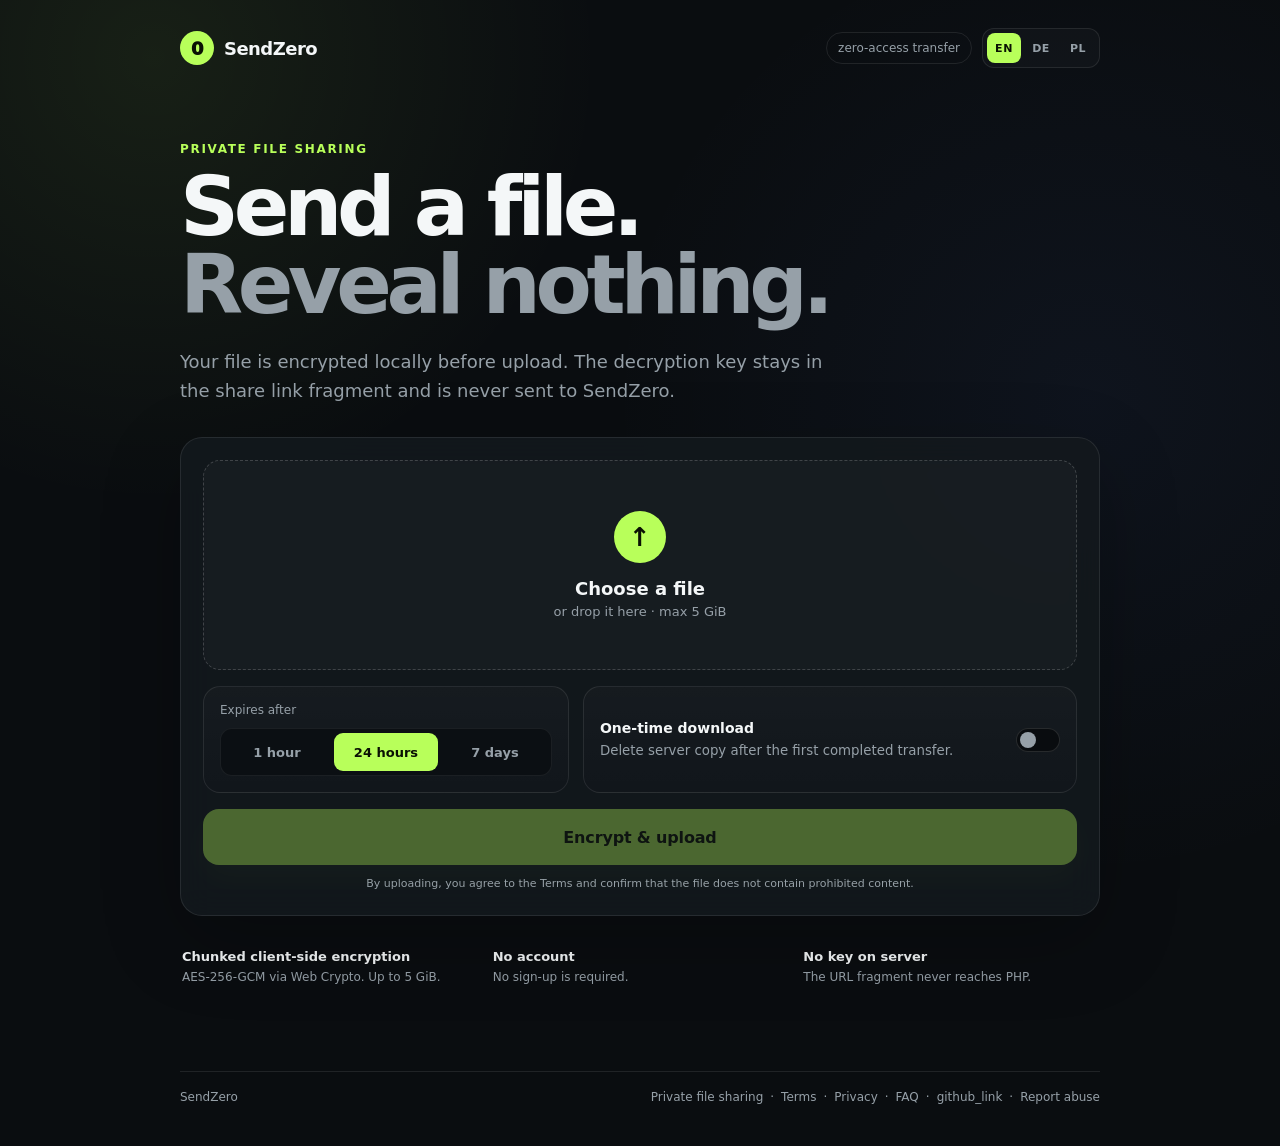
==== index.html @ ee9ffb55 "Refine privacy copy and add GitHub link" ====
<!doctype html>
<html lang="en">
<head>
  <meta charset="utf-8">
  <meta name="viewport" content="width=device-width,initial-scale=1">
  <meta name="color-scheme" content="dark">
  <title>SendZero — private file sharing</title>
  <meta name="description" content="Encrypt in your browser. Share a link. The server never receives the decryption key.">
  <link rel="stylesheet" href="assets/style.css">
</head>
<body data-page="home">
  <main class="shell">
    <header class="topbar">
      <a class="brand" href="./" data-i18n-aria="home_aria" aria-label="SendZero home">
        <span class="brandMark">0</span>
        <span>SendZero</span>
      </a>

      <div class="topActions">
        <span class="pill" data-i18n="pill_home">zero-access transfer</span>
        <div class="languageSwitcher" aria-label="Language">
          <button type="button" data-lang="en">EN</button>
          <button type="button" data-lang="de">DE</button>
          <button type="button" data-lang="pl">PL</button>
        </div>
      </div>
    </header>

    <section class="hero">
      <p class="eyebrow" data-i18n="eyebrow_home">PRIVATE FILE SHARING</p>
      <h1>
        <span class="heroPrimary" data-i18n="hero_line1">Send a file.</span><br>
        <span data-i18n="hero_line2">Reveal nothing.</span>
      </h1>
      <p class="lede" data-i18n="hero_text">
        Your file is encrypted locally before upload. The decryption key stays in the share link fragment and is never sent to SendZero.
      </p>
    </section>

    <section class="card" id="uploadCard">
      <label class="dropzone" id="dropzone" for="fileInput">
        <input id="fileInput" type="file" hidden>
        <span class="dropIcon">↑</span>
        <strong id="dropTitle" data-i18n="choose_file">Choose a file</strong>
        <span id="dropText" data-i18n="drop_file">or drop it here · max 5 GiB</span>
      </label>

      <div class="options">
        <div class="optionCard">
          <span class="optionLabel" data-i18n="expires_after">Expires after</span>
          <input id="ttl" type="hidden" value="86400">
          <div class="ttlPicker" role="group" aria-label="Expiry">
            <button type="button" data-ttl="3600" data-i18n="ttl_1h">1 hour</button>
            <button type="button" data-ttl="86400" data-i18n="ttl_24h" class="active">24 hours</button>
            <button type="button" data-ttl="604800" data-i18n="ttl_7d">7 days</button>
          </div>
        </div>

        <label class="switchRow optionCard">
          <span>
            <strong data-i18n="one_time">One-time download</strong>
            <small data-i18n="one_time_desc">Delete server copy after the first completed transfer.</small>
          </span>
          <input id="once" type="checkbox">
        </label>
      </div>

      <button class="primary" id="sendBtn" disabled data-i18n="encrypt_upload">Encrypt & upload</button>

      <p class="termsNotice">
        <a href="terms.html" data-i18n="upload_terms">By uploading, you agree to the Terms and confirm that the file does not contain prohibited content.</a>
      </p>

      <div class="progressWrap hidden" id="progressWrap">
        <div class="progress"><span id="progressBar"></span></div>
        <p id="status" data-i18n="preparing">Preparing…</p>
      </div>
    </section>

    <section class="result card hidden" id="resultCard">
      <p class="eyebrow" data-i18n="ready">READY</p>
      <h2 data-i18n="private_link">Your private link</h2>
      <p class="muted" data-i18n="private_link_desc">Anyone with the complete link can decrypt the file. The part after # is the key.</p>
      <div class="copyRow">
        <input id="shareUrl" readonly>
        <button id="copyBtn" data-i18n="copy">Copy</button>
      </div>
      <p class="resultMeta" id="resultMeta"></p>
      <button class="ghost" id="newBtn" data-i18n="send_another">Send another file</button>
      <button class="ghost dangerAction hidden" id="deleteBtn" data-i18n="delete_transfer">Delete transfer now</button>
      <p class="deleteHint hidden" id="deleteHint" data-i18n="delete_hint">This browser holds the private capability required to delete this transfer early.</p>
    </section>

    <section class="card recentCard hidden" id="recentCard">
      <p class="eyebrow" data-i18n="recent_eyebrow">LOCAL TO THIS BROWSER</p>
      <h2 data-i18n="recent_title">Recent transfers</h2>
      <p class="muted recentIntro" data-i18n="recent_desc">Delete capabilities are stored only in this browser until the transfer expires.</p>
      <div class="recentList" id="recentList"></div>
    </section>

    <section class="trust">
      <div>
        <strong data-i18n="trust_encrypt_title">Chunked client-side encryption</strong>
        <span data-i18n="trust_encrypt_desc">AES-256-GCM via Web Crypto. Up to 5 GiB.</span>
      </div>
      <div>
        <strong data-i18n="trust_account_title">No account</strong>
        <span data-i18n="trust_account_desc">No sign-up is required.</span>
      </div>
      <div>
        <strong data-i18n="trust_key_title">Key stays with you</strong>
        <span data-i18n="trust_key_desc">The decryption key stays in the share link and is never uploaded.</span>
      </div>
    </section>

    <footer>
      <span>SendZero</span>
      <span class="footerLinks">
        <span data-i18n="footer_private">Private file sharing</span>
        <span aria-hidden="true">·</span>
        <a href="terms.html" data-i18n="terms_link">Terms</a>
        <span aria-hidden="true">·</span>
        <a href="privacy.html" data-i18n="privacy_link">Privacy</a>
        <span aria-hidden="true">·</span>
        <a href="faq.html" data-i18n="faq_link">FAQ</a>
        <span aria-hidden="true">·</span>
        <a href="https://github.com/tomiiiiiiiiiiiiii/SendZero" target="_blank" rel="noopener noreferrer" data-i18n="github_link">GitHub</a>
        <span aria-hidden="true">·</span>
        <a href="mailto:abuse@sendzero.link" data-i18n="report_abuse">Report abuse</a>
      </span>
    </footer>
  </main>

  <script src="assets/i18n.js"></script>
  <script src="assets/app.js"></script>
</body>
</html>
---- assets/style.css ----
:root {
  --bg: #0a0d10;
  --panel: rgba(19, 24, 29, 0.92);
  --panel2: #11161b;
  --line: rgba(255,255,255,.09);
  --text: #f4f7f8;
  --muted: #96a0a8;
  --accent: #b8ff5a;
  --accentText: #0a1103;
  --danger: #ff7272;
  --radius: 22px;
}

* { box-sizing: border-box; }

html, body {
  margin: 0;
  min-height: 100%;
  background:
    radial-gradient(circle at 12% 5%, rgba(184,255,90,.08), transparent 28rem),
    radial-gradient(circle at 85% 35%, rgba(89,130,246,.06), transparent 30rem),
    var(--bg);
  color: var(--text);
  font-family: Inter, ui-sans-serif, system-ui, -apple-system, BlinkMacSystemFont, "Segoe UI", sans-serif;
}

body { min-height: 100vh; }

button, input { font: inherit; }

.shell {
  width: min(920px, calc(100% - 32px));
  margin: 0 auto;
  padding: 28px 0 42px;
}

.topbar {
  display: flex;
  justify-content: space-between;
  align-items: center;
  gap: 18px;
  margin-bottom: 74px;
}

.topActions {
  display: flex;
  align-items: center;
  gap: 10px;
}

.languageSwitcher {
  display: inline-flex;
  align-items: center;
  gap: 3px;
  padding: 4px;
  border: 1px solid var(--line);
  border-radius: 12px;
  background: rgba(255,255,255,.025);
}

.languageSwitcher button {
  min-width: 34px;
  height: 30px;
  padding: 0 8px;
  border: 0;
  border-radius: 8px;
  background: transparent;
  color: var(--muted);
  cursor: pointer;
  font-size: 11px;
  font-weight: 800;
  letter-spacing: .05em;
  transition: background .18s ease, color .18s ease;
}

.languageSwitcher button:hover {
  color: var(--text);
  background: rgba(255,255,255,.055);
}

.languageSwitcher button.active {
  color: var(--accentText);
  background: var(--accent);
}

.brand {
  display: inline-flex;
  align-items: center;
  gap: 10px;
  color: var(--text);
  text-decoration: none;
  font-size: 18px;
  font-weight: 800;
  letter-spacing: -.03em;
}

.brandMark {
  display: grid;
  place-items: center;
  width: 34px;
  height: 34px;
  border-radius: 50%;
  background: var(--accent);
  color: var(--accentText);
  font-weight: 950;
}

.pill {
  border: 1px solid var(--line);
  border-radius: 999px;
  padding: 8px 11px;
  color: var(--muted);
  font-size: 12px;
}

.hero { margin-bottom: 32px; }

.eyebrow {
  color: var(--accent);
  font-size: 12px;
  font-weight: 800;
  letter-spacing: .14em;
  margin: 0 0 12px;
}

h1 {
  margin: 0;
  font-size: clamp(46px, 9vw, 82px);
  line-height: .95;
  letter-spacing: -.065em;
}

h1 span { color: var(--muted); }
h1 .heroPrimary { color: var(--text); }

h2 {
  margin: 0 0 8px;
  font-size: 28px;
  letter-spacing: -.04em;
}

.lede {
  max-width: 670px;
  margin: 24px 0 0;
  color: var(--muted);
  font-size: 18px;
  line-height: 1.6;
}

.lede.small { font-size: 16px; }

.card {
  padding: 22px;
  border: 1px solid var(--line);
  border-radius: var(--radius);
  background: var(--panel);
  backdrop-filter: blur(16px);
  box-shadow: 0 25px 80px rgba(0,0,0,.24);
}

.dropzone {
  min-height: 210px;
  display: flex;
  flex-direction: column;
  align-items: center;
  justify-content: center;
  text-align: center;
  border: 1px dashed rgba(255,255,255,.18);
  border-radius: 17px;
  background: rgba(255,255,255,.025);
  cursor: pointer;
  transition: .2s ease;
}

.dropzone:hover, .dropzone.drag {
  border-color: rgba(184,255,90,.7);
  background: rgba(184,255,90,.055);
}

.dropIcon {
  display: grid;
  place-items: center;
  width: 52px;
  height: 52px;
  margin-bottom: 15px;
  border-radius: 50%;
  background: var(--accent);
  color: var(--accentText);
  font-size: 26px;
  font-weight: 800;
}

.dropzone strong { font-size: 18px; }
.dropzone > span:last-child { margin-top: 5px; color: var(--muted); font-size: 13px; }

.options {
  display: grid;
  grid-template-columns: 1fr 1.35fr;
  gap: 14px;
  margin: 16px 0;
}

.optionCard {
  min-height: 92px;
  padding: 16px;
  border: 1px solid var(--line);
  border-radius: 17px;
  background:
    linear-gradient(180deg, rgba(255,255,255,.018), rgba(255,255,255,0)),
    var(--panel2);
}

.optionLabel {
  display: block;
  margin-bottom: 11px;
  color: var(--muted);
  font-size: 12px;
}

.ttlPicker {
  display: grid;
  grid-template-columns: repeat(3, 1fr);
  gap: 5px;
  padding: 4px;
  border: 1px solid rgba(255,255,255,.065);
  border-radius: 12px;
  background: #0b0f13;
}

.ttlPicker button {
  min-height: 38px;
  padding: 0 8px;
  border: 0;
  border-radius: 9px;
  background: transparent;
  color: var(--muted);
  cursor: pointer;
  font-size: 13px;
  font-weight: 750;
  white-space: nowrap;
  transition: background .18s ease, color .18s ease, transform .18s ease;
}

.ttlPicker button:hover {
  color: var(--text);
  background: rgba(255,255,255,.055);
}

.ttlPicker button.active {
  color: var(--accentText);
  background: var(--accent);
}

.ttlPicker button:active {
  transform: scale(.98);
}

.switchRow {
  display: flex !important;
  align-items: center;
  justify-content: space-between;
  gap: 18px;
  cursor: pointer;
}

.switchRow > span { margin: 0 !important; }
.switchRow strong { display: block; color: var(--text); font-size: 14px; }
.switchRow small { display: block; margin-top: 5px; color: var(--muted); line-height: 1.45; }

.switchRow input {
  position: relative;
  flex: 0 0 auto;
  width: 44px;
  height: 24px;
  margin: 0;
  appearance: none;
  -webkit-appearance: none;
  border: 1px solid rgba(255,255,255,.12);
  border-radius: 999px;
  background: #090c0f;
  cursor: pointer;
  transition: background .2s ease, border-color .2s ease;
}

.switchRow input::after {
  content: '';
  position: absolute;
  top: 3px;
  left: 3px;
  width: 16px;
  height: 16px;
  border-radius: 50%;
  background: var(--muted);
  transition: transform .2s ease, background .2s ease;
}

.switchRow input:checked {
  border-color: rgba(184,255,90,.55);
  background: rgba(184,255,90,.16);
}

.switchRow input:checked::after {
  transform: translateX(20px);
  background: var(--accent);
}

.primary, .ghost, .copyRow button {
  border: 0;
  border-radius: 14px;
  cursor: pointer;
  font-weight: 800;
}

.primary {
  width: 100%;
  min-height: 56px;
  padding: 0 20px;
  background: var(--accent);
  color: var(--accentText);
  font-size: 16px;
  letter-spacing: -.01em;
  border-radius: 16px;
  box-shadow: 0 12px 32px rgba(184,255,90,.08);
  transition: transform .18s ease, filter .18s ease;
}

.primary:not(:disabled):hover {
  filter: brightness(1.04);
  transform: translateY(-1px);
}

.primary:not(:disabled):active {
  transform: translateY(0);
}

.primary:disabled { opacity: .35; cursor: not-allowed; }

.ghost {
  margin-top: 14px;
  padding: 11px 0;
  background: transparent;
  color: var(--muted);
}

.progressWrap { margin-top: 16px; }

.progress {
  overflow: hidden;
  height: 7px;
  border-radius: 999px;
  background: rgba(255,255,255,.07);
}

.progress span {
  display: block;
  width: 0;
  height: 100%;
  border-radius: inherit;
  background: var(--accent);
  transition: width .2s ease;
}

.progressWrap p {
  margin: 8px 2px 0;
  color: var(--muted);
  font-size: 12px;
}

.result { margin-top: 24px; }
.result .muted { color: var(--muted); line-height: 1.5; }
.result code { color: var(--accent); }

.copyRow {
  display: flex;
  gap: 8px;
  margin-top: 16px;
}

.copyRow input {
  min-width: 0;
  flex: 1;
  height: 48px;
  padding: 0 13px;
  border: 1px solid var(--line);
  border-radius: 12px;
  outline: 0;
  background: #090c0f;
  color: var(--text);
}

.copyRow button {
  padding: 0 18px;
  background: #252c32;
  color: var(--text);
}

.resultMeta { color: var(--muted); font-size: 12px; }

.trust {
  display: grid;
  grid-template-columns: repeat(3, 1fr);
  gap: 12px;
  margin: 18px 0 70px;
}

.trust > div {
  padding: 15px 2px;
}

.trust strong, .trust span { display: block; }
.trust strong { font-size: 13px; }
.trust span { margin-top: 5px; color: var(--muted); font-size: 12px; line-height: 1.4; }

footer {
  display: flex;
  justify-content: space-between;
  gap: 12px;
  padding-top: 18px;
  border-top: 1px solid var(--line);
  color: var(--muted);
  font-size: 12px;
}

.receiveShell { max-width: 740px; }
.receiveCard { padding: 32px; }
.receiveCard h1 {
  font-size: clamp(38px, 8vw, 62px);
  line-height: 1;
}

.filePanel {
  display: flex;
  align-items: center;
  gap: 14px;
  margin: 26px 0 16px;
  padding: 15px;
  border: 1px solid var(--line);
  border-radius: 15px;
  background: var(--panel2);
}

.fileIcon {
  display: grid;
  place-items: center;
  width: 44px;
  height: 44px;
  border-radius: 12px;
  background: rgba(184,255,90,.12);
  color: var(--accent);
  font-size: 20px;
  font-weight: 900;
}

.filePanel strong, .filePanel span { display: block; }
.filePanel span { margin-top: 4px; color: var(--muted); font-size: 12px; }

.notice {
  margin-top: 18px;
  padding: 13px 15px;
  border: 1px solid rgba(255,114,114,.25);
  border-radius: 12px;
  color: #ffb6b6;
  background: rgba(255,114,114,.06);
  font-size: 13px;
}

.hidden { display: none !important; }

@media (max-width: 680px) {
  .shell { width: min(100% - 22px, 920px); padding-top: 18px; }
  .topbar { margin-bottom: 52px; }
  .pill { display: none; }
  .topActions { margin-left: auto; }
  .languageSwitcher button { min-width: 32px; padding: 0 6px; }
  .options, .trust { grid-template-columns: 1fr; }
  .trust { margin-bottom: 44px; }
  .card, .receiveCard { padding: 14px; }
  .dropzone { min-height: 180px; }
  .copyRow { flex-direction: column; }
  .copyRow button { height: 46px; }
  footer { flex-direction: column; }
  .footerLinks { flex-wrap: wrap; }
  .legalCard { padding: 17px; }
  .legalNote { margin-bottom: 38px; }
}


.termsNotice {
  margin: 11px 2px 0;
  text-align: center;
  font-size: 11px;
  line-height: 1.5;
}

.termsNotice a {
  color: var(--muted);
  text-decoration: none;
}

.termsNotice a:hover {
  color: var(--text);
  text-decoration: underline;
}

.footerLinks {
  display: inline-flex;
  align-items: center;
  gap: 7px;
}

footer a {
  color: var(--muted);
  text-decoration: none;
}

footer a:hover {
  color: var(--text);
  text-decoration: underline;
}

.legalShell {
  max-width: 780px;
}

.legalHero {
  margin-bottom: 30px;
}

.legalHero h1 {
  max-width: 720px;
  font-size: clamp(42px, 8vw, 70px);
}

.legalCard {
  margin-bottom: 12px;
  padding: 22px 24px;
  border: 1px solid var(--line);
  border-radius: 18px;
  background: var(--panel);
}

.legalCard h2 {
  margin-bottom: 10px;
  font-size: 19px;
  letter-spacing: -.025em;
}

.legalCard p,
.legalCard li {
  color: var(--muted);
  font-size: 14px;
  line-height: 1.7;
}

.legalCard p {
  margin: 0;
}

.legalCard ul {
  margin: 12px 0 0;
  padding-left: 21px;
}

.legalCard li + li {
  margin-top: 7px;
}

.legalNote {
  margin: 20px 3px 54px;
  color: var(--muted);
  font-size: 12px;
  line-height: 1.6;
}


.abuseContact {
  margin-top: 12px !important;
}

.abuseContact a,
.legalCard a {
  color: var(--accent);
  text-decoration: none;
}

.abuseContact a:hover,
.legalCard a:hover {
  text-decoration: underline;
}


.dangerAction {
  color: #ff9b9b;
}

.dangerAction:hover {
  color: #ffd0d0;
}

.deleteHint {
  margin: 2px 0 0;
  color: var(--muted);
  font-size: 11px;
  line-height: 1.5;
  text-align: center;
}


.recentCard {
  margin-top: 18px;
}

.recentIntro {
  margin: 0 0 16px;
  color: var(--muted);
  line-height: 1.5;
  font-size: 13px;
}

.recentList {
  display: grid;
  gap: 8px;
}

.recentItem {
  display: flex;
  align-items: center;
  gap: 14px;
  justify-content: space-between;
  padding: 13px 14px;
  border: 1px solid var(--line);
  border-radius: 14px;
  background: var(--panel2);
}

.recentInfo {
  min-width: 0;
  display: flex;
  flex-direction: column;
}

.recentInfo strong {
  overflow: hidden;
  color: var(--text);
  font-size: 13px;
  text-overflow: ellipsis;
  white-space: nowrap;
}

.recentInfo span {
  margin-top: 4px;
  color: var(--muted);
  font-size: 11px;
  line-height: 1.4;
}

.recentDelete {
  flex: 0 0 auto;
  padding: 8px 11px;
  border: 1px solid rgba(255,114,114,.22);
  border-radius: 10px;
  background: rgba(255,114,114,.05);
  color: #ffabab;
  cursor: pointer;
  font-size: 12px;
  font-weight: 800;
}

.recentDelete:hover {
  border-color: rgba(255,114,114,.4);
  background: rgba(255,114,114,.09);
}

.recentDelete:disabled {
  opacity: .45;
  cursor: wait;
}

@media (max-width: 560px) {
  .recentItem {
    align-items: stretch;
    flex-direction: column;
  }

  .recentDelete {
    width: 100%;
  }
}


.faqList {
  display: grid;
  gap: 10px;
}

.faqList details {
  overflow: hidden;
  border: 1px solid var(--line);
  border-radius: 16px;
  background: var(--panel);
}

.faqList summary {
  position: relative;
  padding: 18px 52px 18px 20px;
  color: var(--text);
  cursor: pointer;
  font-size: 15px;
  font-weight: 800;
  line-height: 1.45;
  list-style: none;
}

.faqList summary::-webkit-details-marker {
  display: none;
}

.faqList summary::after {
  content: '+';
  position: absolute;
  top: 50%;
  right: 19px;
  width: 22px;
  height: 22px;
  display: grid;
  place-items: center;
  transform: translateY(-50%);
  border: 1px solid var(--line);
  border-radius: 50%;
  color: var(--muted);
  font-size: 15px;
  font-weight: 700;
  transition: transform .18s ease, color .18s ease, border-color .18s ease;
}

.faqList details[open] summary::after {
  transform: translateY(-50%) rotate(45deg);
  border-color: rgba(184,255,90,.32);
  color: var(--accent);
}

.faqList summary:hover {
  background: rgba(255,255,255,.018);
}

.faqList details[open] summary {
  border-bottom: 1px solid var(--line);
}

.faqList details p {
  margin: 0;
  padding: 17px 20px 19px;
  color: var(--muted);
  font-size: 14px;
  line-height: 1.7;
}

@media (max-width: 560px) {
  .faqList summary {
    padding: 16px 48px 16px 16px;
  }

  .faqList details p {
    padding: 15px 16px 17px;
  }
}
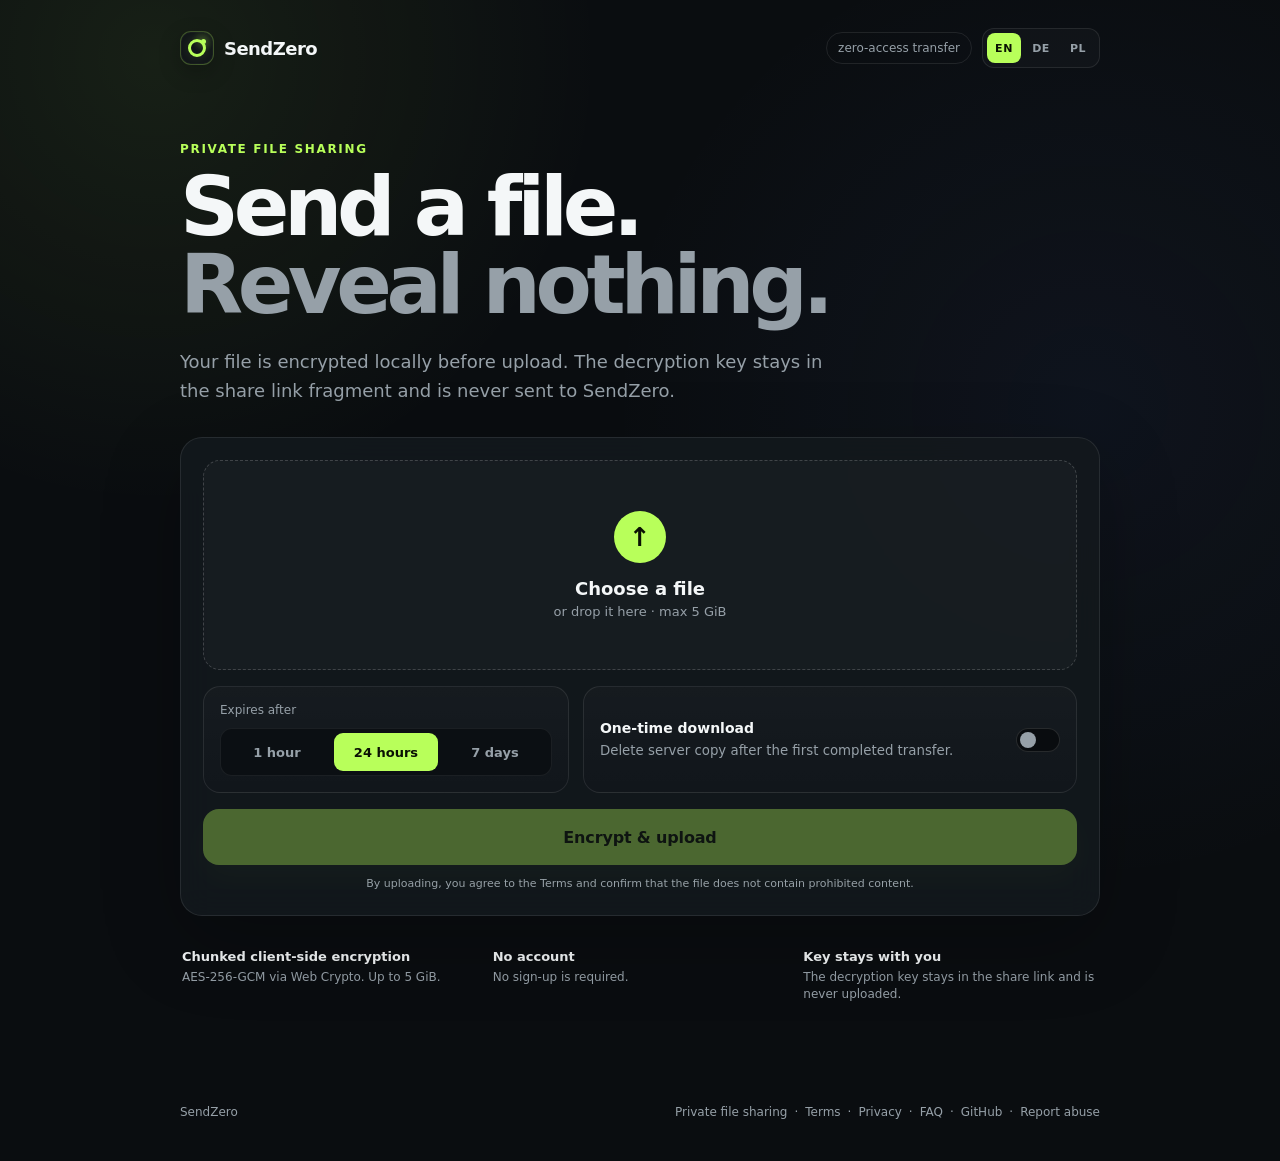
==== commit 5977fd6a: "Add favicon to index.html" ====
--- a/index.html
+++ b/index.html
@@ -4,6 +4,7 @@
   <meta charset="utf-8">
   <meta name="viewport" content="width=device-width,initial-scale=1">
   <meta name="color-scheme" content="dark">
+  <link rel="icon" href="favicon.svg" type="image/svg+xml">
   <title>SendZero — private file sharing</title>
   <meta name="description" content="Encrypt in your browser. Share a link. The server never receives the decryption key.">
   <link rel="stylesheet" href="assets/style.css">
--- a/assets/style.css
+++ b/assets/style.css
@@ -95,14 +95,42 @@
 }
 
 .brandMark {
-  display: grid;
-  place-items: center;
+  position: relative;
+  display: block;
   width: 34px;
   height: 34px;
+  overflow: hidden;
+  border: 1px solid rgba(184,255,90,.28);
+  border-radius: 11px;
+  background:
+    radial-gradient(circle at 68% 28%, rgba(184,255,90,.16), transparent 36%),
+    #101418;
+  box-shadow:
+    inset 0 0 0 1px rgba(255,255,255,.025),
+    0 7px 22px rgba(0,0,0,.24);
+  color: transparent;
+  font-size: 0;
+}
+
+.brandMark::before {
+  content: '';
+  position: absolute;
+  inset: 7px;
+  border: 3px solid var(--accent);
+  border-radius: 50%;
+  box-shadow: 0 0 14px rgba(184,255,90,.16);
+}
+
+.brandMark::after {
+  content: '';
+  position: absolute;
+  top: 7px;
+  right: 7px;
+  width: 5px;
+  height: 5px;
   border-radius: 50%;
   background: var(--accent);
-  color: var(--accentText);
-  font-weight: 950;
+  box-shadow: 0 0 8px rgba(184,255,90,.42);
 }
 
 .pill {
@@ -416,7 +444,6 @@
   justify-content: space-between;
   gap: 12px;
   padding-top: 18px;
-  border-top: 1px solid var(--line);
   color: var(--muted);
   font-size: 12px;
 }
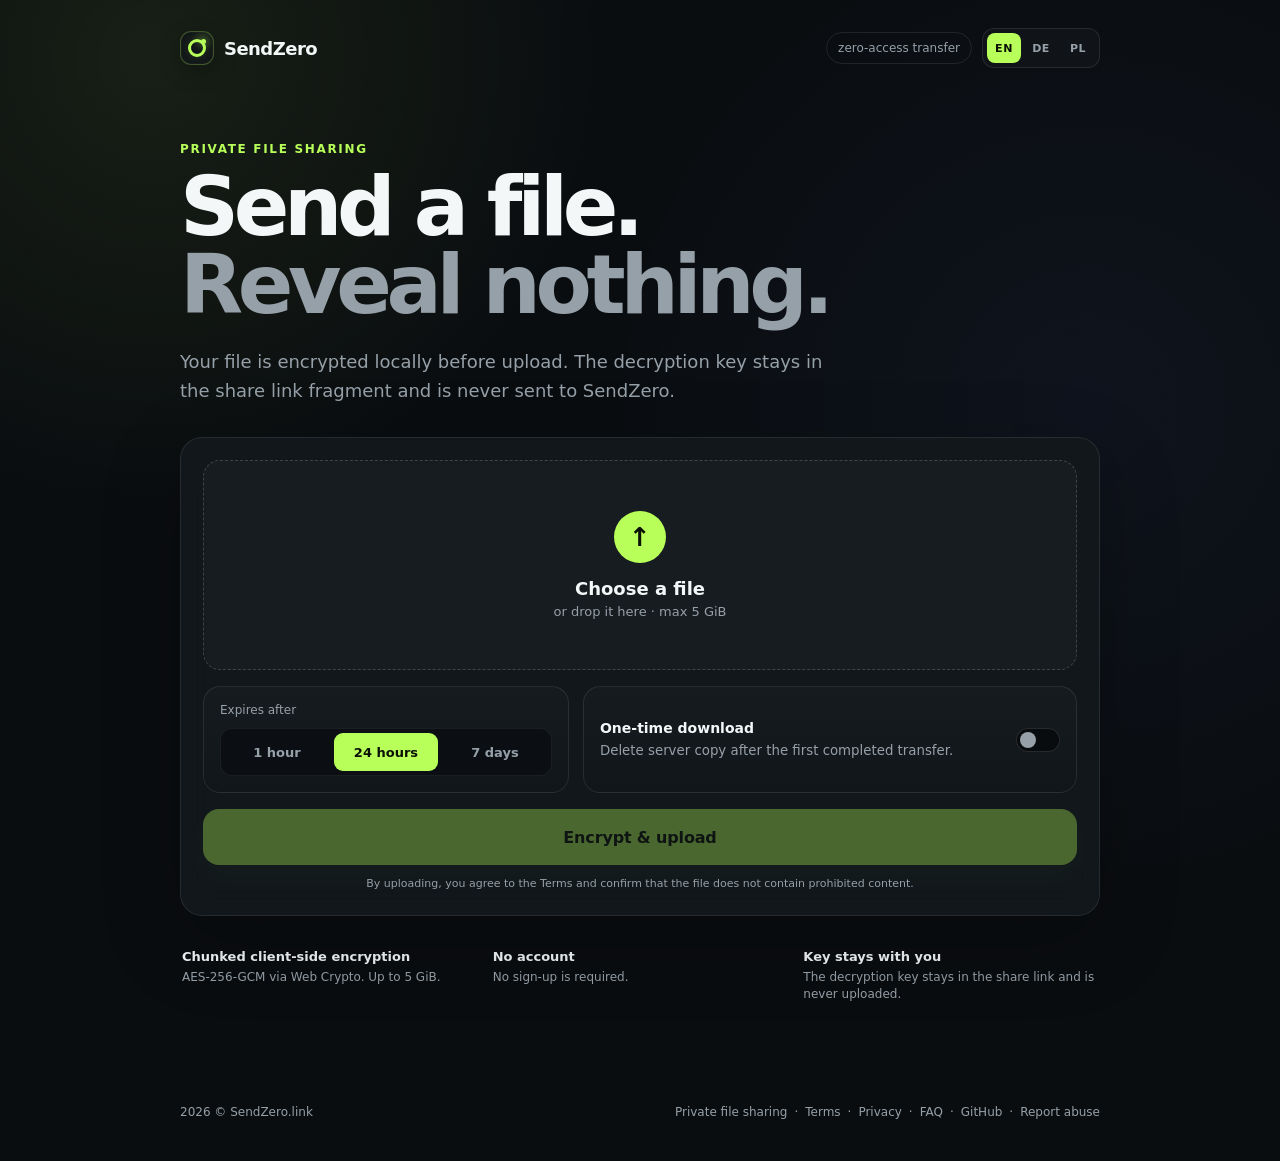
==== commit 4940ecb9: "Update footer copyright" ====
--- a/index.html
+++ b/index.html
@@ -115,7 +115,7 @@
     </section>
 
     <footer>
-      <span>SendZero</span>
+      <span>2026 © <a href="https://sendzero.link/">SendZero.link</a></span>
       <span class="footerLinks">
         <span data-i18n="footer_private">Private file sharing</span>
         <span aria-hidden="true">·</span>
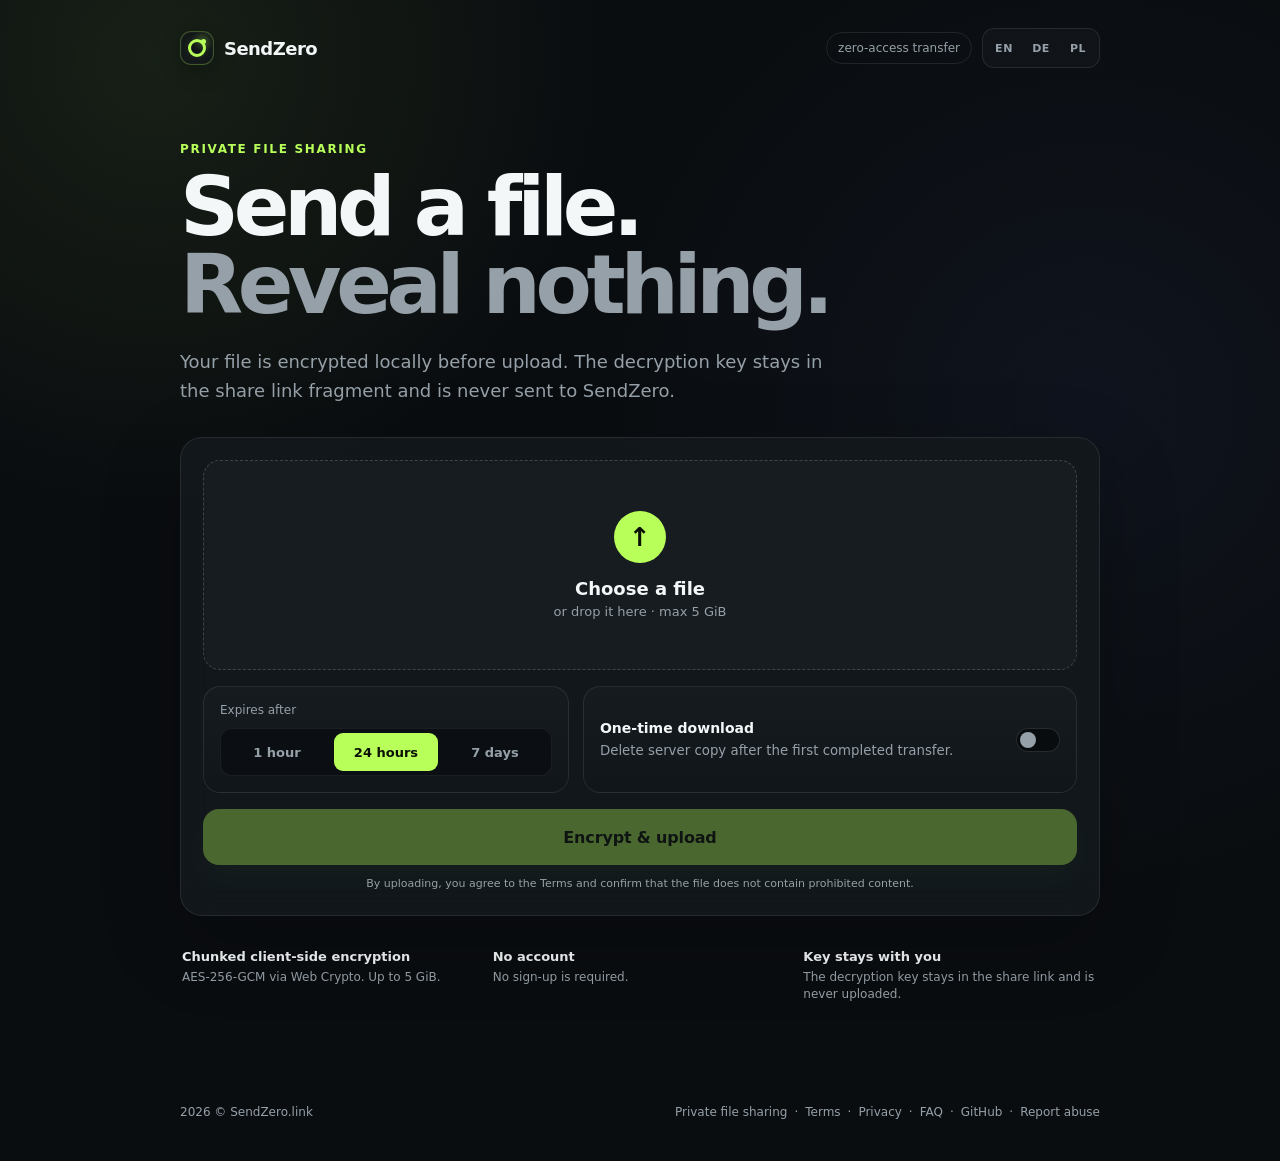
==== commit 72c57f83: "Obfuscate abuse email links" ====
--- a/index.html
+++ b/index.html
@@ -127,7 +127,7 @@
         <span aria-hidden="true">·</span>
         <a href="https://github.com/tomiiiiiiiiiiiiii/SendZero" target="_blank" rel="noopener noreferrer" data-i18n="github_link">GitHub</a>
         <span aria-hidden="true">·</span>
-        <a href="mailto:abuse@sendzero.link" data-i18n="report_abuse">Report abuse</a>
+        <a href="#" data-abuse-mail data-i18n="report_abuse">Report abuse</a>
       </span>
     </footer>
   </main>
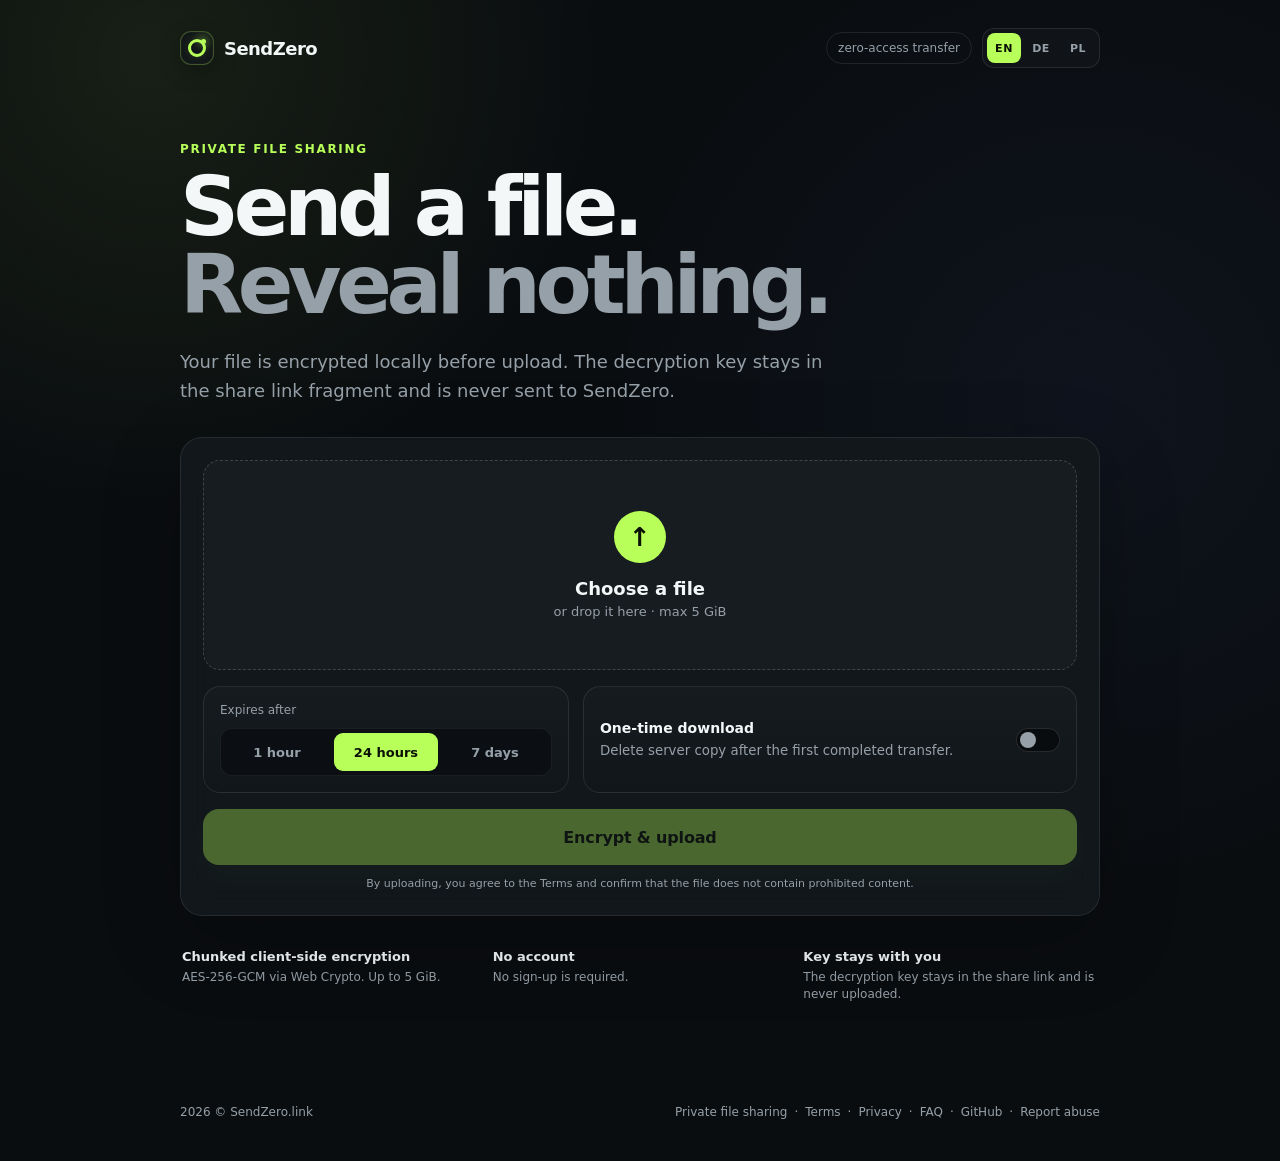
==== commit 37f02fcf: "Use native mailto links after email decoding" ====
--- a/index.html
+++ b/index.html
@@ -132,7 +132,7 @@
     </footer>
   </main>
 
-  <script src="assets/i18n.js"></script>
+  <script src="assets/i18n.js?v=20260925c"></script>
   <script src="assets/app.js"></script>
 </body>
 </html>
